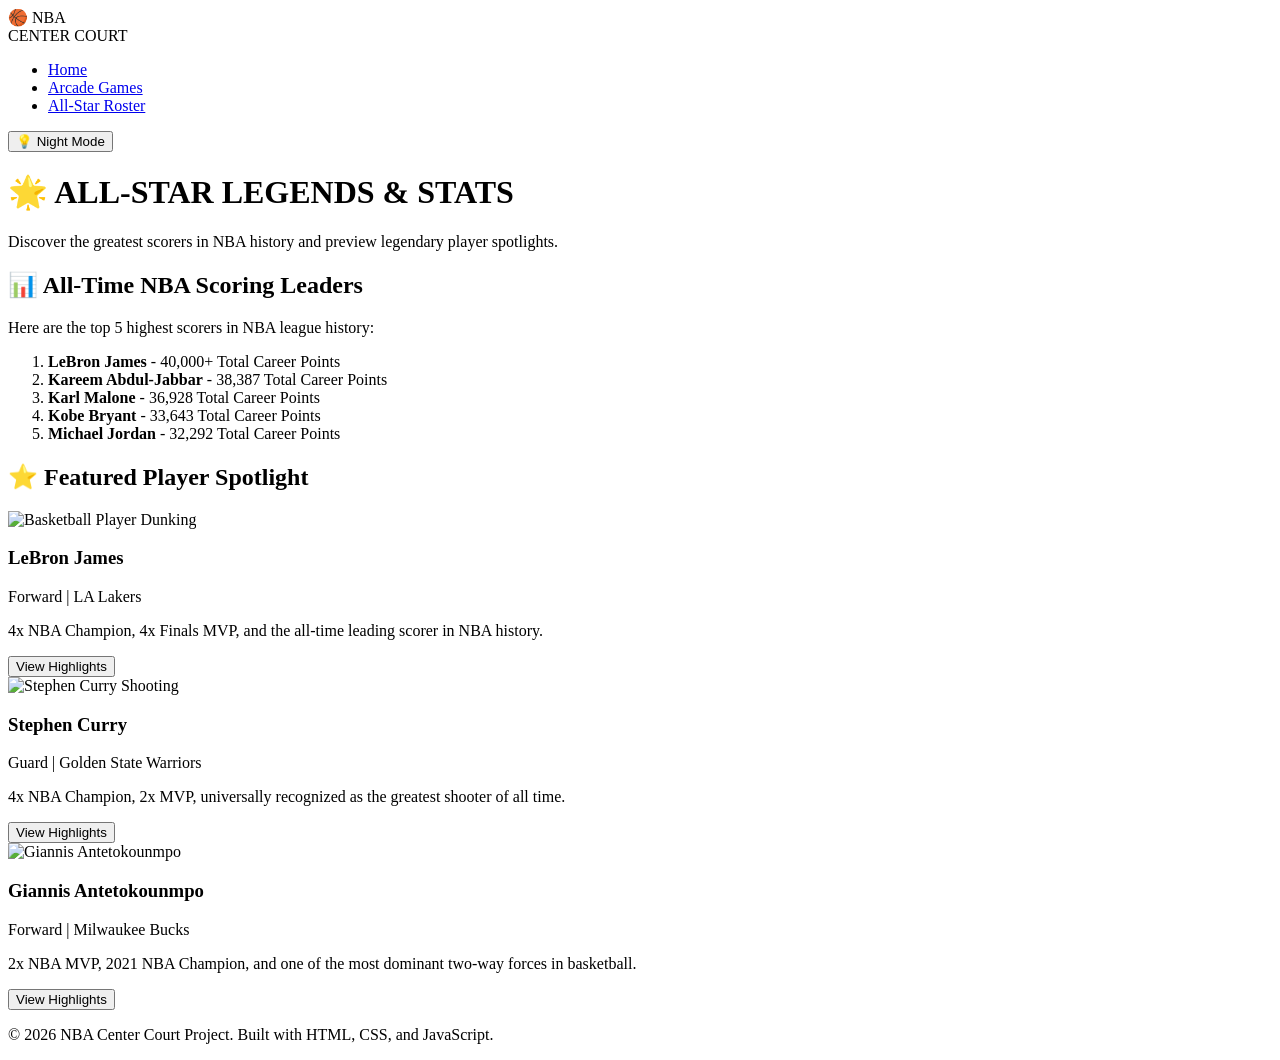
==== roster.html @ 63b55c42 "Create roster.html" ====
<!DOCTYPE html>
<html lang="en">
<head>
  <meta charset="UTF-8">
  <meta name="viewport" content="width=device-width, initial-scale=1.0">
  <title>NBA Gridiron Arena - All-Star Roster</title>
  <link rel="preconnect" href="https://fonts.googleapis.com">
  <link rel="preconnect" href="https://fonts.gstatic.com" crossorigin>
  <link href="https://fonts.googleapis.com/css2?family=Impact&family=Montserrat:wght@500;700;900&display=swap" rel="stylesheet">
  <link rel="stylesheet" href="styles.css">
  <script src="script.js" defer></script>
</head>
<body class="theme-hardwood">

  <!-- Shared Navigation Menu -->
  <nav class="navbar">
    <div class="logo-container">
      <div class="nfl-logo-badge">🏀 NBA</div>
      <span class="site-title">CENTER COURT</span>
    </div>
    <ul class="nav-links">
      <li><a href="index.html" class="nav-link">Home</a></li>
      <li><a href="games.html" class="nav-link">Arcade Games</a></li>
      <li><a href="roster.html" class="nav-link active">All-Star Roster</a></li>
    </ul>
    <button id="btn-theme-toggle" class="btn-secondary">💡 Night Mode</button>
  </nav>

  <!-- Page Header -->
  <header class="page-header">
    <h1>🌟 ALL-STAR LEGENDS & STATS</h1>
    <p>Discover the greatest scorers in NBA history and preview legendary player spotlights.</p>
  </header>

  <main class="main-container">

    <!-- Ordered List Requirement -->
    <section class="content-card">
      <h2>📊 All-Time NBA Scoring Leaders</h2>
      <p>Here are the top 5 highest scorers in NBA league history:</p>
      <ol class="styled-list ordered">
        <li><strong>LeBron James</strong> - 40,000+ Total Career Points</li>
        <li><strong>Kareem Abdul-Jabbar</strong> - 38,387 Total Career Points</li>
        <li><strong>Karl Malone</strong> - 36,928 Total Career Points</li>
        <li><strong>Kobe Bryant</strong> - 33,643 Total Career Points</li>
        <li><strong>Michael Jordan</strong> - 32,292 Total Career Points</li>
      </ol>
    </section>

    <!-- Player Showcase Cards -->
    <section class="content-card">
      <h2>⭐ Featured Player Spotlight</h2>
      <div class="roster-grid">

        <!-- Player Card 1 -->
        <article class="player-card">
          <img src="https://images.unsplash.com/photo-1519861531473-9200262188bf?auto=format&fit=crop&w=600&q=80" alt="Basketball Player Dunking" class="player-img">
          <div class="player-info">
            <h3>LeBron James</h3>
            <p class="player-role">Forward | LA Lakers</p>
            <p>4x NBA Champion, 4x Finals MVP, and the all-time leading scorer in NBA history.</p>
            <button class="btn-secondary btn-card-modal">View Highlights</button>
          </div>
        </article>

        <!-- Player Card 2 -->
        <article class="player-card">
          <img src="https://images.unsplash.com/photo-1574629810360-7efbbe195018?auto=format&fit=crop&w=600&q=80" alt="Stephen Curry Shooting" class="player-img">
          <div class="player-info">
            <h3>Stephen Curry</h3>
            <p class="player-role">Guard | Golden State Warriors</p>
            <p>4x NBA Champion, 2x MVP, universally recognized as the greatest shooter of all time.</p>
            <button class="btn-secondary btn-card-modal">View Highlights</button>
          </div>
        </article>

        <!-- Player Card 3 -->
        <article class="player-card">
          <img src="https://images.unsplash.com/photo-1518063319789-7217e6706b04?auto=format&fit=crop&w=600&q=80" alt="Giannis Antetokounmpo" class="player-img">
          <div class="player-info">
            <h3>Giannis Antetokounmpo</h3>
            <p class="player-role">Forward | Milwaukee Bucks</p>
            <p>2x NBA MVP, 2021 NBA Champion, and one of the most dominant two-way forces in basketball.</p>
            <button class="btn-secondary btn-card-modal">View Highlights</button>
          </div>
        </article>

      </div>
    </section>

  </main>

  <footer class="footer">
    <p>&copy; 2026 NBA Center Court Project. Built with HTML, CSS, and JavaScript.</p>
  </footer>

</body>
</html>
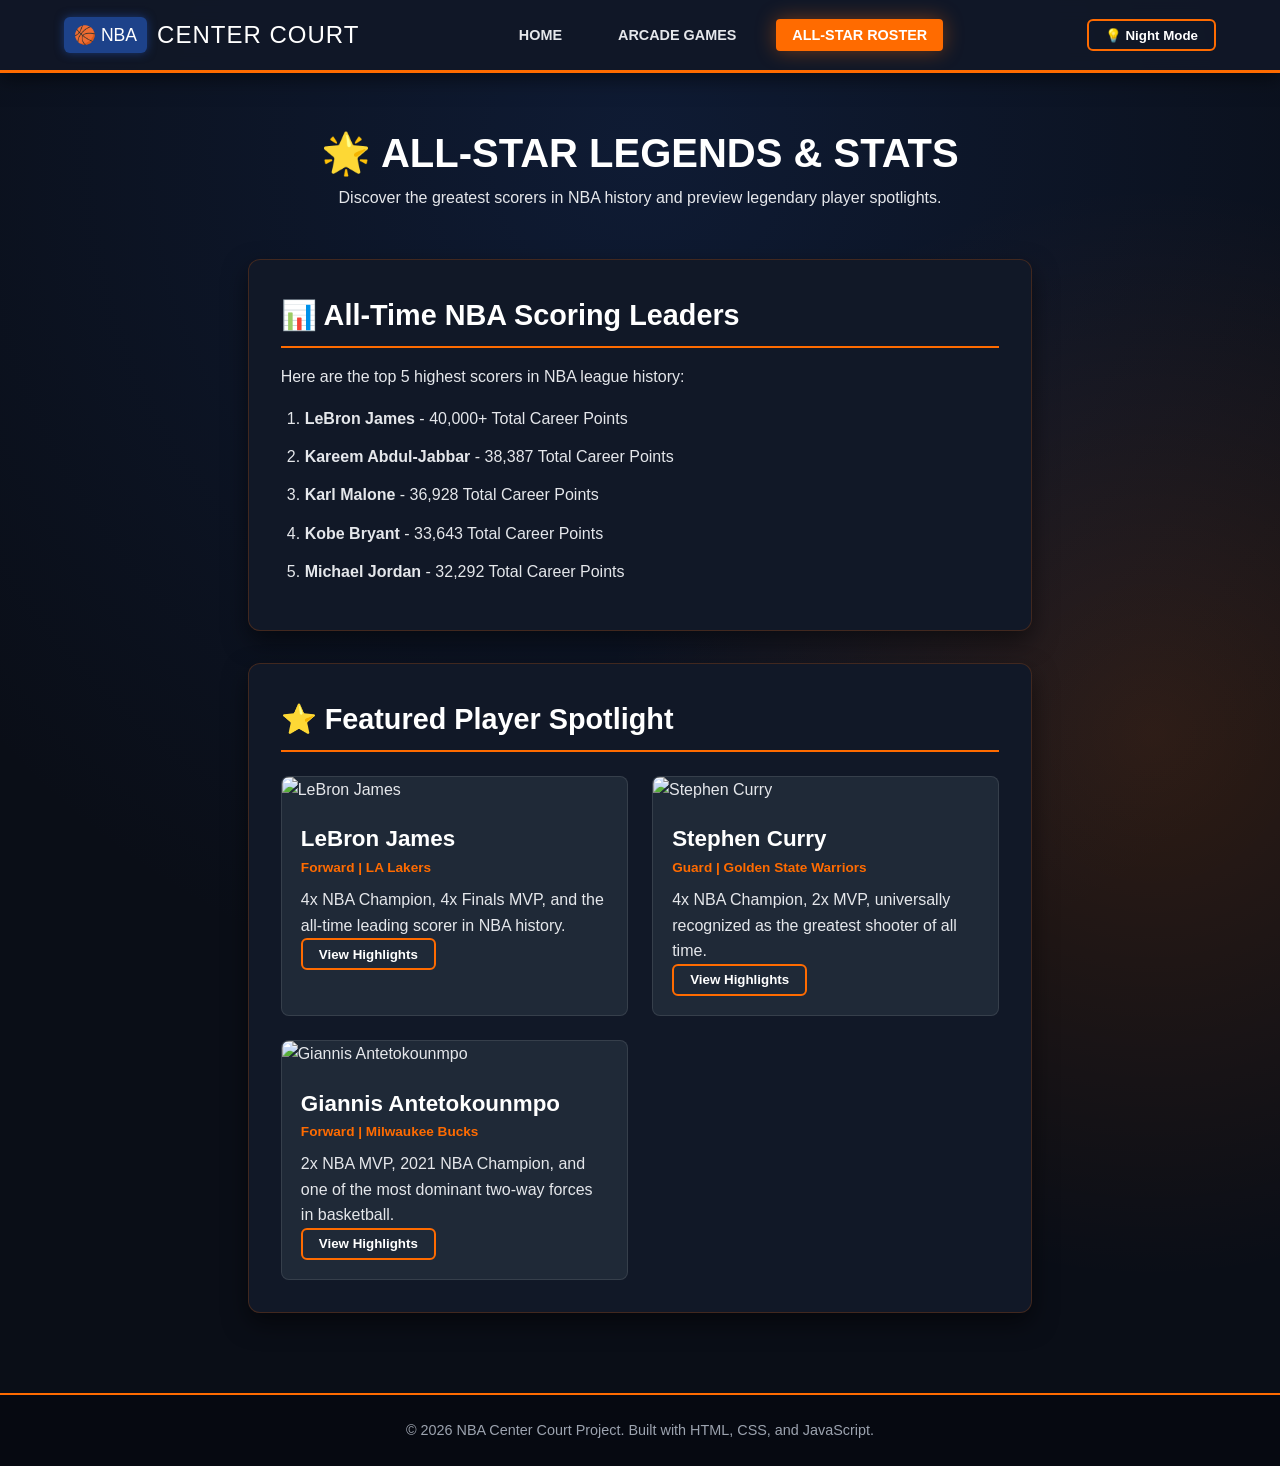
==== commit 8165a6fd: "Update roster.html" ====
--- a/roster.html
+++ b/roster.html
@@ -52,9 +52,9 @@
       <h2>⭐ Featured Player Spotlight</h2>
       <div class="roster-grid">
 
-        <!-- Player Card 1 -->
+        <!-- Player Card 1: LeBron James -->
         <article class="player-card">
-          <img src="https://images.unsplash.com/photo-1519861531473-9200262188bf?auto=format&fit=crop&w=600&q=80" alt="Basketball Player Dunking" class="player-img">
+          <img src="https://media.newyorker.com/photos/69bf00d861181ffa74c8defa/2:3/w_1138,h_1707,c_limit/Thomas:Lebron:GettyImages-2267477079.jpg" alt="LeBron James" class="player-img">
           <div class="player-info">
             <h3>LeBron James</h3>
             <p class="player-role">Forward | LA Lakers</p>
@@ -63,9 +63,9 @@
           </div>
         </article>
 
-        <!-- Player Card 2 -->
+        <!-- Player Card 2: Stephen Curry -->
         <article class="player-card">
-          <img src="https://images.unsplash.com/photo-1574629810360-7efbbe195018?auto=format&fit=crop&w=600&q=80" alt="Stephen Curry Shooting" class="player-img">
+          <img src="https://static01.nyt.com/images/2026/03/17/arts/GettyImages-2241119397/GettyImages-2241119397-jumbo.jpg?auto=avif&quality=75" alt="Stephen Curry" class="player-img">
           <div class="player-info">
             <h3>Stephen Curry</h3>
             <p class="player-role">Guard | Golden State Warriors</p>
@@ -74,9 +74,9 @@
           </div>
         </article>
 
-        <!-- Player Card 3 -->
+        <!-- Player Card 3: Giannis Antetokounmpo -->
         <article class="player-card">
-          <img src="https://images.unsplash.com/photo-1518063319789-7217e6706b04?auto=format&fit=crop&w=600&q=80" alt="Giannis Antetokounmpo" class="player-img">
+          <img src="https://static.wikia.nocookie.net/nba/images/3/3b/GiannisAntetokounmpo.jpg/revision/latest?cb=20210626151830" alt="Giannis Antetokounmpo" class="player-img">
           <div class="player-info">
             <h3>Giannis Antetokounmpo</h3>
             <p class="player-role">Forward | Milwaukee Bucks</p>
--- a/styles.css
+++ b/styles.css
@@ -0,0 +1,440 @@
+/* ==========================================================================
+   NBA Center Court Theme - styles.css
+   Theme: Navy Blue, Hardwood Amber, Electric Orange & Crisp White
+   ========================================================================== */
+
+:root {
+  --bg-primary: #0a0e17;
+  --bg-card: #111827;
+  --bg-card-hover: #1f2937;
+  --color-primary: #1d428a;
+  --color-accent: #ff6b00;
+  --color-neon-cyan: #00f0ff;
+  --color-white: #ffffff;
+  --color-text: #e5e7eb;
+  --color-text-muted: #9ca3af;
+  --color-gold: #f59e0b;
+  --color-wood: #2a1810;
+  
+  --font-heading: 'Impact', 'Montserrat', sans-serif;
+  --font-body: 'Montserrat', 'Segoe UI', sans-serif;
+  
+  --shadow-glow: 0 0 20px rgba(255, 107, 0, 0.4);
+  --shadow-card: 0 10px 25px rgba(0, 0, 0, 0.5);
+  --transition: all 0.3s cubic-bezier(0.4, 0, 0.2, 1);
+}
+
+/* Night Mode Theme Override */
+body.theme-dark {
+  --bg-primary: #030712;
+  --bg-card: #0b0f19;
+  --color-accent: #00f0ff;
+  --shadow-glow: 0 0 20px rgba(0, 240, 255, 0.4);
+}
+
+*, *::before, *::after {
+  box-sizing: border-box;
+  margin: 0;
+  padding: 0;
+}
+
+body {
+  background-color: var(--bg-primary);
+  background-image: 
+    radial-gradient(circle at 50% 10%, rgba(29, 66, 138, 0.25) 0%, transparent 60%),
+    radial-gradient(circle at 90% 50%, rgba(255, 107, 0, 0.15) 0%, transparent 40%);
+  color: var(--color-text);
+  font-family: var(--font-body);
+  line-height: 1.6;
+  min-height: 100vh;
+  display: flex;
+  flex-direction: column;
+}
+
+a {
+  color: var(--color-accent);
+  text-decoration: none;
+  transition: var(--transition);
+}
+
+/* --------------------------------------------------------------------------
+   Navigation Menu (Appears on every page)
+   -------------------------------------------------------------------------- */
+.navbar {
+  display: flex;
+  justify-content: space-between;
+  align-items: center;
+  padding: 1rem 5%;
+  background: rgba(17, 24, 39, 0.95);
+  backdrop-filter: blur(10px);
+  border-bottom: 3px solid var(--color-accent);
+  position: sticky;
+  top: 0;
+  z-index: 100;
+  box-shadow: 0 4px 20px rgba(0,0,0,0.6);
+}
+
+.logo-container {
+  display: flex;
+  align-items: center;
+  gap: 10px;
+}
+
+.nfl-logo-badge {
+  background: var(--color-primary);
+  color: var(--color-white);
+  font-family: var(--font-heading);
+  padding: 4px 10px;
+  border-radius: 6px;
+  font-size: 1.1rem;
+  box-shadow: 0 0 10px rgba(29, 66, 138, 0.8);
+}
+
+.site-title {
+  font-family: var(--font-heading);
+  font-size: 1.5rem;
+  letter-spacing: 1px;
+  color: var(--color-white);
+}
+
+.nav-links {
+  display: flex;
+  list-style: none;
+  gap: 1.5rem;
+}
+
+.nav-link {
+  color: var(--color-text);
+  font-weight: 700;
+  text-transform: uppercase;
+  font-size: 0.9rem;
+  padding: 0.5rem 1rem;
+  border-radius: 4px;
+}
+
+.nav-link:hover, .nav-link.active {
+  background: var(--color-accent);
+  color: var(--color-white);
+  box-shadow: var(--shadow-glow);
+}
+
+/* --------------------------------------------------------------------------
+   Hero & Page Headers
+   -------------------------------------------------------------------------- */
+.hero-banner {
+  background: linear-gradient(135deg, rgba(29, 66, 138, 0.8), rgba(10, 14, 23, 0.9)),
+              url('https://images.unsplash.com/photo-1504450758481-7338eba7524a?auto=format&fit=crop&w=1200&q=80') center/cover;
+  padding: 5rem 2rem;
+  text-align: center;
+  border-bottom: 2px solid var(--color-accent);
+}
+
+.hero-content {
+  max-width: 800px;
+  margin: 0 auto;
+}
+
+.main-heading {
+  font-family: var(--font-heading);
+  font-size: 3rem;
+  color: var(--color-white);
+  text-shadow: 0 0 15px rgba(0, 0, 0, 0.8);
+  margin-bottom: 1rem;
+}
+
+.hero-subtitle {
+  font-size: 1.1rem;
+  color: var(--color-text);
+  margin-bottom: 2rem;
+}
+
+.page-header {
+  text-align: center;
+  padding: 3rem 1.5rem 1rem;
+}
+
+.page-header h1 {
+  font-family: var(--font-heading);
+  font-size: 2.5rem;
+  color: var(--color-white);
+}
+
+/* --------------------------------------------------------------------------
+   Layout Cards & Content
+   -------------------------------------------------------------------------- */
+.main-container {
+  max-width: 1000px;
+  margin: 2rem auto;
+  padding: 0 1.5rem;
+  flex-grow: 1;
+  display: flex;
+  flex-direction: column;
+  gap: 2rem;
+}
+
+.content-card {
+  background: var(--bg-card);
+  border: 1px solid rgba(255, 107, 0, 0.2);
+  border-radius: 12px;
+  padding: 2rem;
+  box-shadow: var(--shadow-card);
+}
+
+.content-card h2 {
+  font-family: var(--font-heading);
+  font-size: 1.8rem;
+  color: var(--color-white);
+  margin-bottom: 1rem;
+  border-bottom: 2px solid var(--color-accent);
+  padding-bottom: 0.5rem;
+}
+
+.featured-img {
+  width: 100%;
+  max-height: 400px;
+  object-fit: cover;
+  border-radius: 8px;
+  margin-top: 1rem;
+}
+
+.styled-list {
+  margin-top: 1rem;
+  padding-left: 1.5rem;
+}
+
+.styled-list li {
+  margin-bottom: 0.8rem;
+}
+
+/* --------------------------------------------------------------------------
+   Arcade Mini-Games Styling
+   -------------------------------------------------------------------------- */
+.game-header {
+  display: flex;
+  justify-content: space-between;
+  align-items: center;
+  flex-wrap: wrap;
+  gap: 1rem;
+}
+
+.game-stats {
+  font-size: 1.2rem;
+  color: var(--color-accent);
+  font-weight: bold;
+  display: flex;
+  gap: 1.5rem;
+}
+
+/* Game 1: Free Throw Court */
+.ft-court-container {
+  position: relative;
+  height: 280px;
+  background: radial-gradient(circle at 50% 30%, #3a2010 0%, #1a0d05 100%);
+  border: 4px solid var(--color-gold);
+  border-radius: 10px;
+  margin-top: 1rem;
+  display: flex;
+  flex-direction: column;
+  align-items: center;
+  justify-content: space-between;
+  padding: 1rem;
+  overflow: hidden;
+}
+
+.hoop-container {
+  position: relative;
+  width: 100px;
+  height: 60px;
+  display: flex;
+  flex-direction: column;
+  align-items: center;
+}
+
+.backboard {
+  width: 80px;
+  height: 50px;
+  border: 4px solid var(--color-white);
+  background: rgba(255, 255, 255, 0.1);
+  border-radius: 4px;
+}
+
+.rim {
+  width: 36px;
+  height: 8px;
+  background: var(--color-accent);
+  border-radius: 4px;
+  margin-top: -10px;
+  box-shadow: 0 0 8px var(--color-accent);
+}
+
+.basketball {
+  font-size: 2.5rem;
+  transition: transform 0.6s cubic-bezier(0.175, 0.885, 0.32, 1.275);
+  user-select: none;
+}
+
+.meter-container {
+  position: relative;
+  width: 85%;
+  height: 20px;
+  background: rgba(0,0,0,0.8);
+  border: 2px solid var(--color-white);
+  border-radius: 10px;
+  overflow: hidden;
+}
+
+.target-zone {
+  position: absolute;
+  left: 40%;
+  width: 20%;
+  height: 100%;
+  background: var(--color-primary);
+  box-shadow: 0 0 10px var(--color-accent);
+}
+
+.aim-needle {
+  position: absolute;
+  left: 0;
+  width: 6px;
+  height: 100%;
+  background: #ef4444;
+  box-shadow: 0 0 8px #ef4444;
+}
+
+/* Game 2: 3-Point Arena */
+.tp-court-container {
+  position: relative;
+  height: 260px;
+  background: radial-gradient(circle at 50% 100%, #1d428a 0%, #0a0e17 80%);
+  border: 4px solid var(--color-white);
+  border-radius: 10px;
+  margin-top: 1rem;
+  cursor: crosshair;
+  overflow: hidden;
+}
+
+.target-hoop {
+  position: absolute;
+  font-size: 2.5rem;
+  display: none;
+  user-select: none;
+}
+
+.arena-message {
+  position: absolute;
+  top: 50%;
+  left: 50%;
+  transform: translate(-50%, -50%);
+  font-family: var(--font-heading);
+  font-size: 1.5rem;
+  color: var(--color-white);
+  text-shadow: 0 0 10px #000;
+  text-align: center;
+}
+
+/* --------------------------------------------------------------------------
+   Roster Grid & Player Cards
+   -------------------------------------------------------------------------- */
+.roster-grid {
+  display: grid;
+  grid-template-columns: repeat(auto-fit, minmax(260px, 1fr));
+  gap: 1.5rem;
+  margin-top: 1.5rem;
+}
+
+.player-card {
+  background: var(--bg-card-hover);
+  border-radius: 8px;
+  overflow: hidden;
+  border: 1px solid rgba(255,255,255,0.1);
+  transition: var(--transition);
+}
+
+.player-card:hover {
+  transform: translateY(-5px);
+  border-color: var(--color-accent);
+  box-shadow: var(--shadow-glow);
+}
+
+.player-img {
+  width: 100%;
+  height: 180px;
+  object-fit: cover;
+}
+
+.player-info {
+  padding: 1.2rem;
+}
+
+.player-info h3 {
+  font-family: var(--font-heading);
+  font-size: 1.4rem;
+  color: var(--color-white);
+}
+
+.player-role {
+  color: var(--color-accent);
+  font-weight: bold;
+  font-size: 0.85rem;
+  margin-bottom: 0.5rem;
+}
+
+/* --------------------------------------------------------------------------
+   Buttons & Controls
+   -------------------------------------------------------------------------- */
+.btn-primary {
+  background: var(--color-accent);
+  color: var(--color-white);
+  font-family: var(--font-heading);
+  font-size: 1.1rem;
+  padding: 0.75rem 1.8rem;
+  border: none;
+  border-radius: 6px;
+  cursor: pointer;
+  transition: var(--transition);
+  display: inline-block;
+  text-transform: uppercase;
+}
+
+.btn-primary:hover {
+  transform: translateY(-2px);
+  box-shadow: var(--shadow-glow);
+}
+
+.btn-secondary {
+  background: transparent;
+  color: var(--color-white);
+  border: 2px solid var(--color-accent);
+  padding: 0.4rem 1rem;
+  border-radius: 6px;
+  font-weight: bold;
+  cursor: pointer;
+  transition: var(--transition);
+}
+
+.btn-secondary:hover {
+  background: var(--color-accent);
+}
+
+.btn-game {
+  width: 100%;
+  margin-top: 0.8rem;
+}
+
+/* --------------------------------------------------------------------------
+   Footer
+   -------------------------------------------------------------------------- */
+.footer {
+  background: #060911;
+  border-top: 2px solid var(--color-accent);
+  text-align: center;
+  padding: 1.5rem;
+  color: var(--color-text-muted);
+  font-size: 0.9rem;
+  margin-top: 3rem;
+}
+
+@media (max-width: 600px) {
+  .navbar { flex-direction: column; gap: 1rem; }
+  .main-heading { font-size: 2rem; }
+}
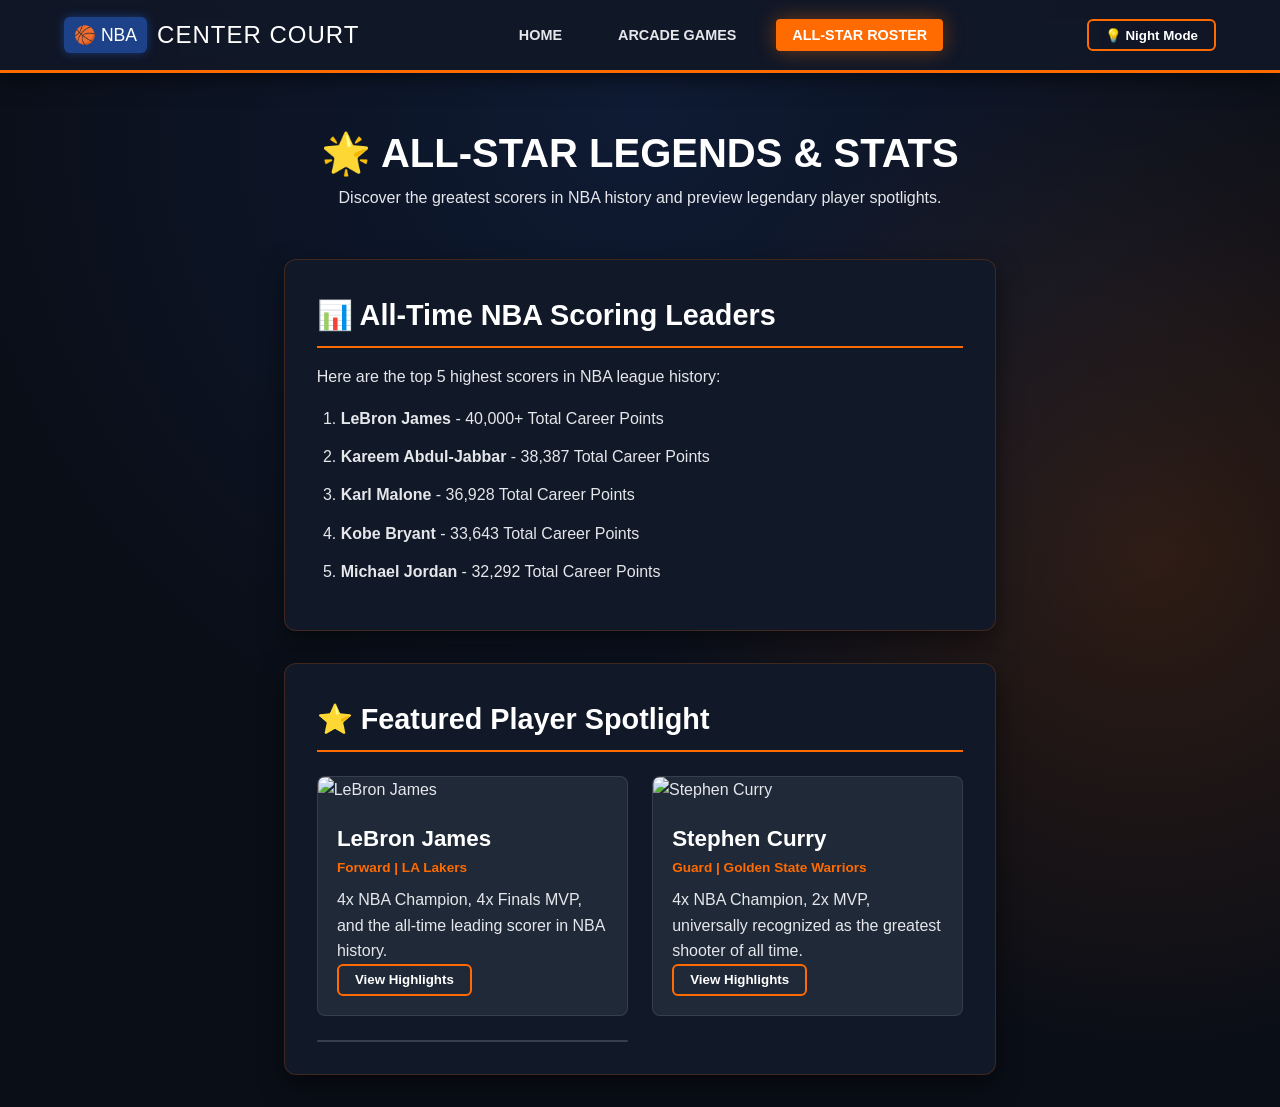
==== commit b527ca74: "Update roster.html" ====
--- a/roster.html
+++ b/roster.html
@@ -65,7 +65,7 @@
 
         <!-- Player Card 2: Stephen Curry -->
         <article class="player-card">
-          <img src="https://static01.nyt.com/images/2026/03/17/arts/GettyImages-2241119397/GettyImages-2241119397-jumbo.jpg?auto=avif&quality=75" alt="Stephen Curry" class="player-img">
+          <img src="https://res.cloudinary.com/usopc-prod/image/upload/v1713550973/TeamUSA%20Assets/Migration/Athlete%20Profiles/Stephen%20Curry%20997380/Curry_s_thumbnail_997380.jpg" alt="Stephen Curry" class="player-img">
           <div class="player-info">
             <h3>Stephen Curry</h3>
             <p class="player-role">Guard | Golden State Warriors</p>
@@ -76,23 +76,4 @@
 
         <!-- Player Card 3: Giannis Antetokounmpo -->
         <article class="player-card">
-          <img src="https://static.wikia.nocookie.net/nba/images/3/3b/GiannisAntetokounmpo.jpg/revision/latest?cb=20210626151830" alt="Giannis Antetokounmpo" class="player-img">
-          <div class="player-info">
-            <h3>Giannis Antetokounmpo</h3>
-            <p class="player-role">Forward | Milwaukee Bucks</p>
-            <p>2x NBA MVP, 2021 NBA Champion, and one of the most dominant two-way forces in basketball.</p>
-            <button class="btn-secondary btn-card-modal">View Highlights</button>
-          </div>
-        </article>
-
-      </div>
-    </section>
-
-  </main>
-
-  <footer class="footer">
-    <p>&copy; 2026 NBA Center Court Project. Built with HTML, CSS, and JavaScript.</p>
-  </footer>
-
-</body>
-</html>
+          <img src="
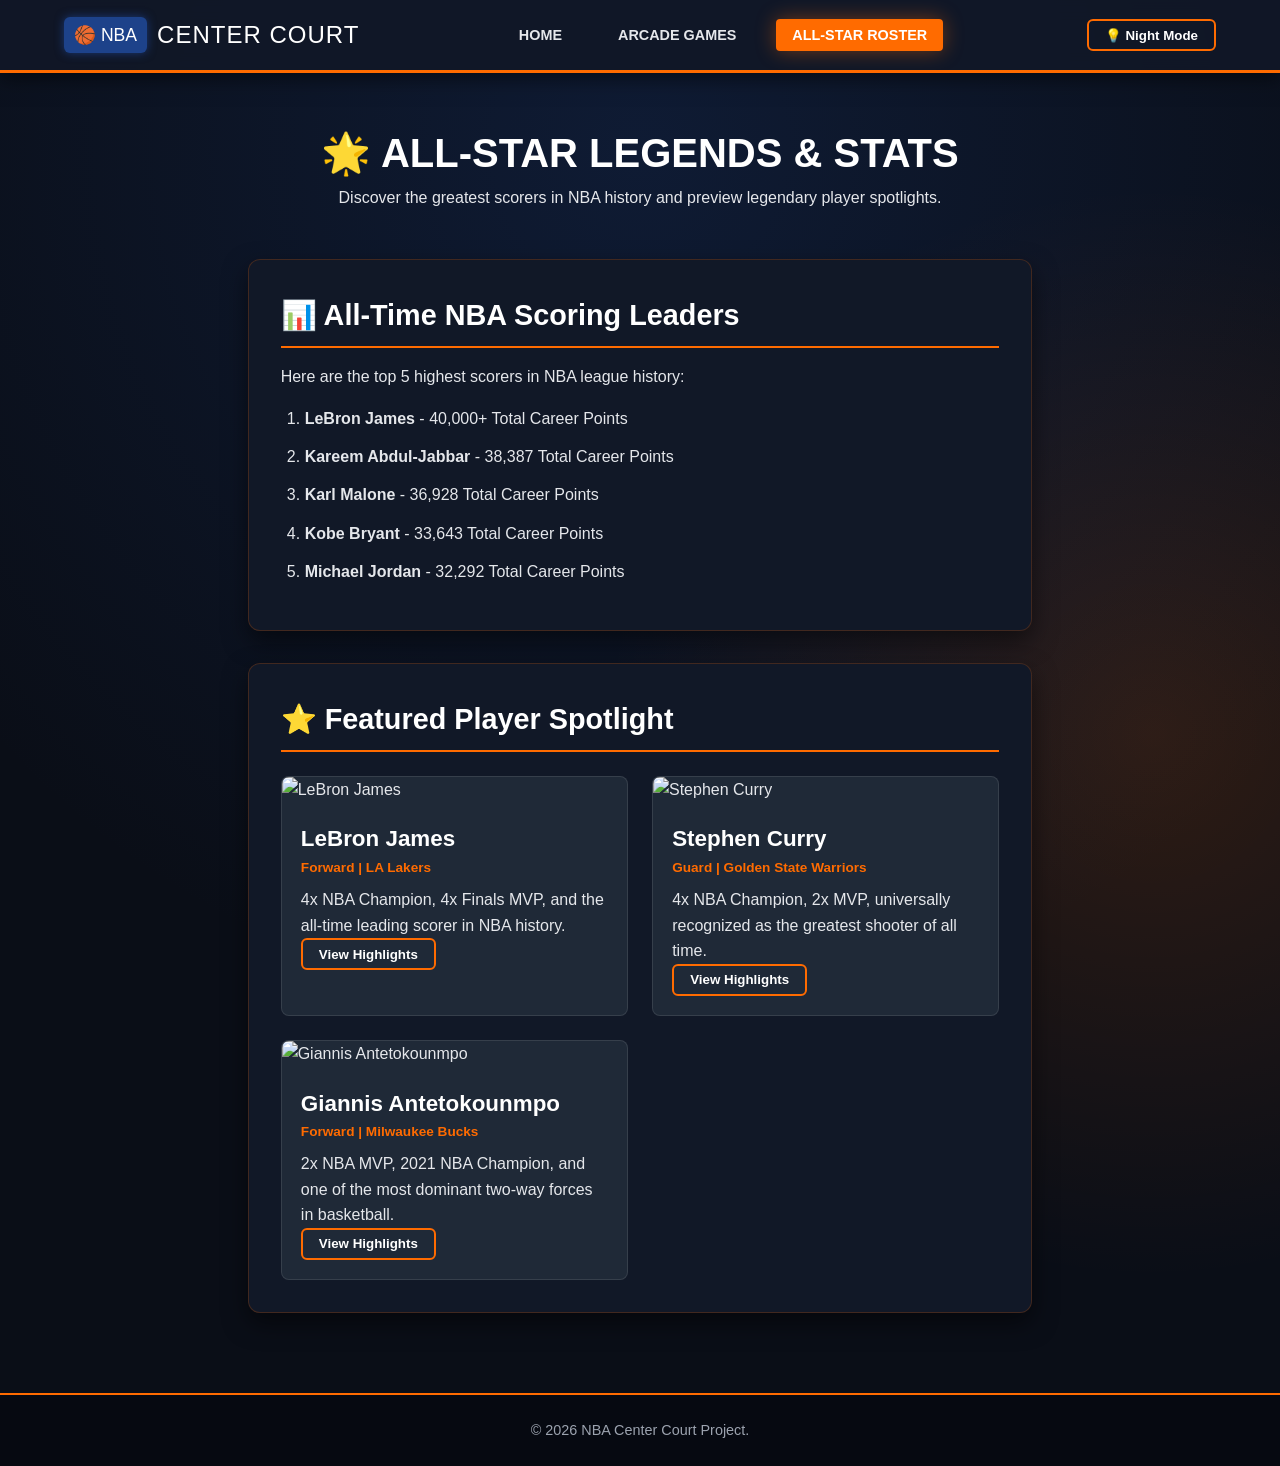
==== commit 14a82aca: "Update roster.html" ====
--- a/roster.html
+++ b/roster.html
@@ -76,4 +76,19 @@
 
         <!-- Player Card 3: Giannis Antetokounmpo -->
         <article class="player-card">
-          <img src="
+          <img src="https://upload.wikimedia.org/wikipedia/commons/thumb/3/30/Giannis_Antetokounmpo_dribbling_2019_%28cropped%29.jpg/800px-Giannis_Antetokounmpo_dribbling_2019_%28cropped%29.jpg" alt="Giannis Antetokounmpo" class="player-img">
+          <div class="player-info">
+            <h3>Giannis Antetokounmpo</h3>
+            <p class="player-role">Forward | Milwaukee Bucks</p>
+            <p>2x NBA MVP, 2021 NBA Champion, and one of the most dominant two-way forces in basketball.</p>
+            <button class="btn-secondary btn-card-modal">View Highlights</button>
+          </div>
+        </article>
+
+      </div>
+    </section>
+
+  </main>
+
+  <footer class="footer">
+    <p>&copy; 2026 NBA Center Court Project.
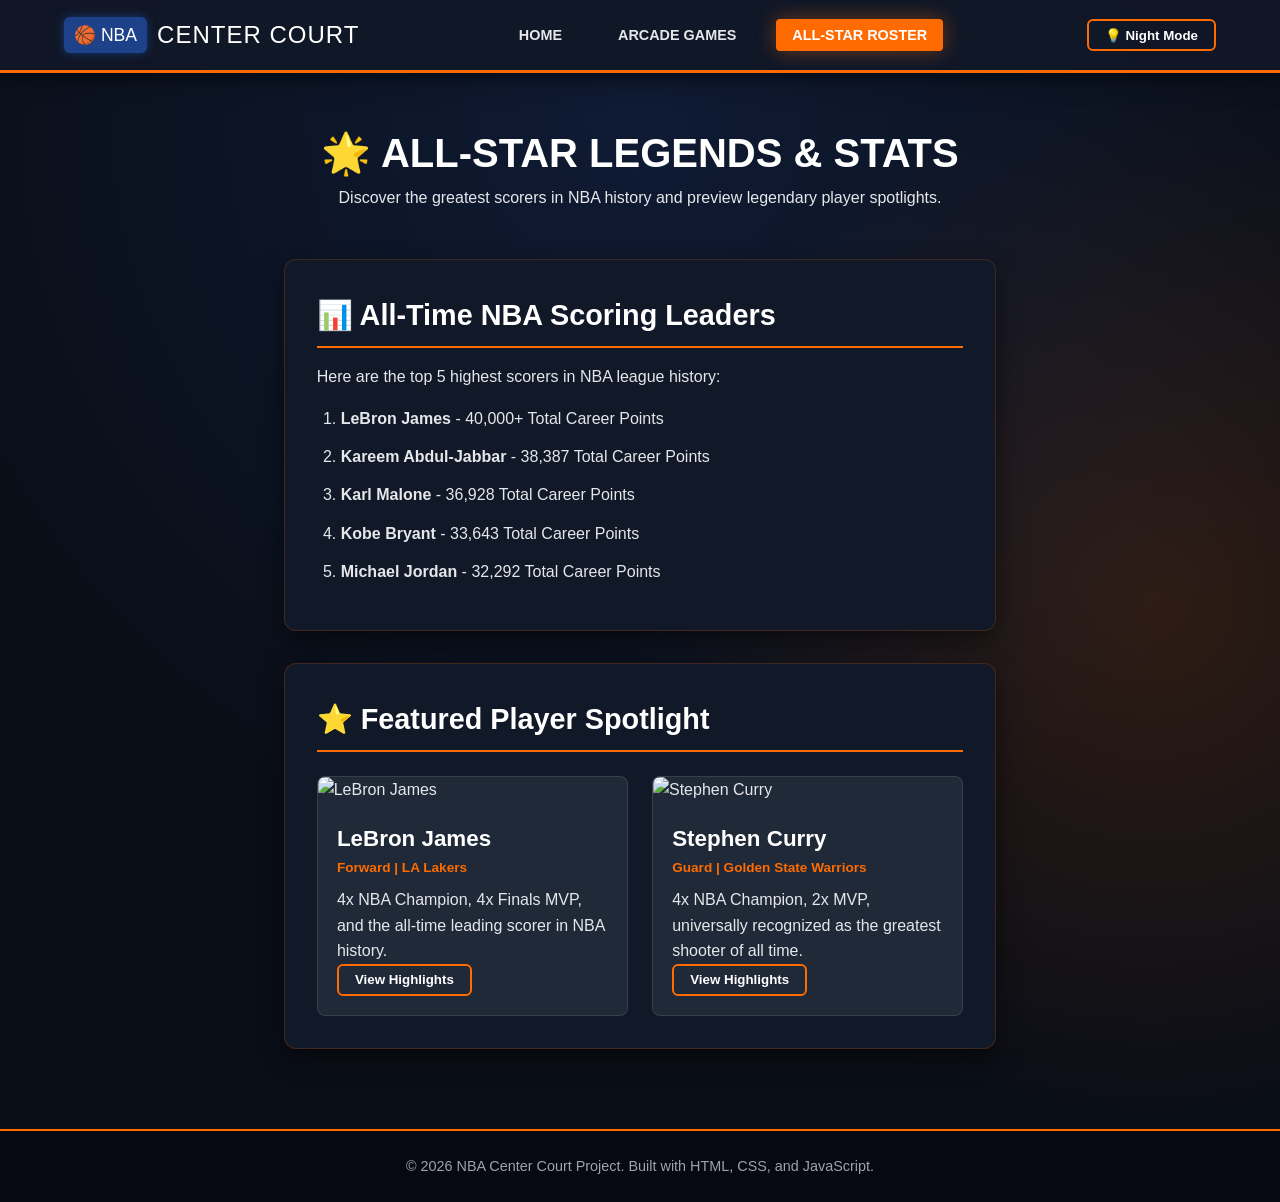
==== commit 6a291031: "Update roster.html" ====
--- a/roster.html
+++ b/roster.html
@@ -74,21 +74,14 @@
           </div>
         </article>
 
-        <!-- Player Card 3: Giannis Antetokounmpo -->
-        <article class="player-card">
-          <img src="https://upload.wikimedia.org/wikipedia/commons/thumb/3/30/Giannis_Antetokounmpo_dribbling_2019_%28cropped%29.jpg/800px-Giannis_Antetokounmpo_dribbling_2019_%28cropped%29.jpg" alt="Giannis Antetokounmpo" class="player-img">
-          <div class="player-info">
-            <h3>Giannis Antetokounmpo</h3>
-            <p class="player-role">Forward | Milwaukee Bucks</p>
-            <p>2x NBA MVP, 2021 NBA Champion, and one of the most dominant two-way forces in basketball.</p>
-            <button class="btn-secondary btn-card-modal">View Highlights</button>
-          </div>
-        </article>
-
       </div>
     </section>
 
   </main>
 
   <footer class="footer">
-    <p>&copy; 2026 NBA Center Court Project.
+    <p>&copy; 2026 NBA Center Court Project. Built with HTML, CSS, and JavaScript.</p>
+  </footer>
+
+</body>
+</html>
